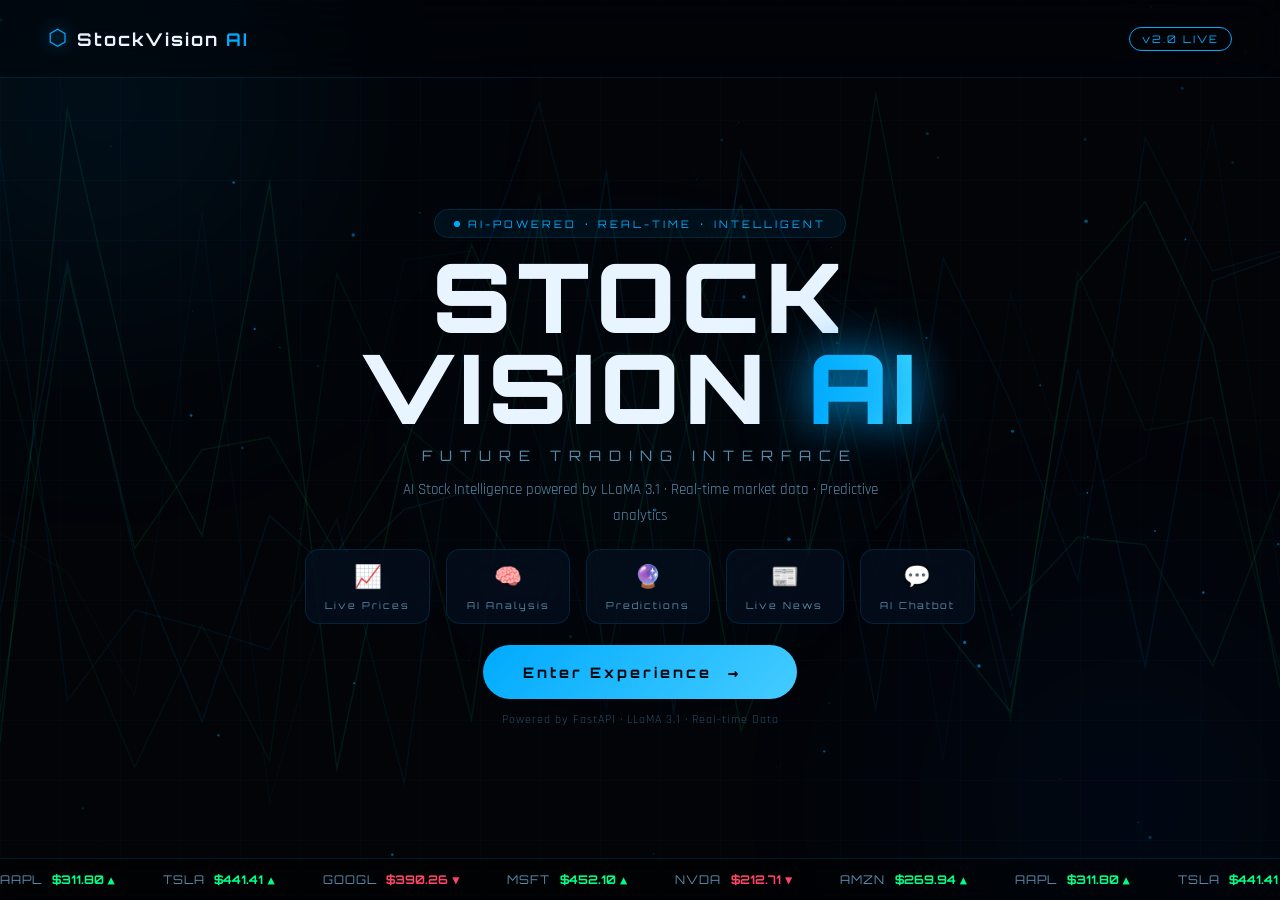
==== frontend/index.html @ 1f74efd8 "sdsf" ====
<!DOCTYPE html>
<html lang="en">
<head>
  <meta charset="UTF-8" />
  <meta name="viewport" content="width=device-width, initial-scale=1.0"/>
  <title>StockVision AI</title>
  <link rel="stylesheet" href="style.css" />
  <link href="https://fonts.googleapis.com/css2?family=Orbitron:wght@400;700;900&family=Rajdhani:wght@300;400;600&display=swap" rel="stylesheet"/>
</head>
<body class="landing-body">

  <div class="bg-grid"></div>
  <div class="bg-glow glow-1"></div>
  <div class="bg-glow glow-2"></div>
  <div class="bg-glow glow-3"></div>
  <canvas id="particles"></canvas>

  <div class="landing-wrapper">

    <nav class="landing-nav fade-in-down">
      <div class="nav-logo">
        <span class="logo-icon">⬡</span>
        <span class="logo-text">StockVision <span class="logo-accent">AI</span></span>
      </div>
      <div class="nav-tag">v2.0 LIVE</div>
    </nav>

    <div class="hero-section">
      <div class="hero-badge fade-in" style="animation-delay:0.2s">
        <span class="badge-dot"></span>
        AI-POWERED · REAL-TIME · INTELLIGENT
      </div>

      <h1 class="hero-title fade-in" style="animation-delay:0.4s">
        <span class="title-line-1">STOCK</span>
        <span class="title-line-2">VISION <span class="title-glow">AI</span></span>
      </h1>

      <p class="hero-sub fade-in" style="animation-delay:0.6s">Future Trading Interface</p>

      <p class="hero-desc fade-in" style="animation-delay:0.8s">
        AI Stock Intelligence powered by LLaMA 3.1 · Real-time market data · Predictive analytics
      </p>

      <div class="feature-cards fade-in" style="animation-delay:1s">
        <div class="feat-card glass-card"><div class="feat-icon">📈</div><div class="feat-label">Live Prices</div></div>
        <div class="feat-card glass-card"><div class="feat-icon">🧠</div><div class="feat-label">AI Analysis</div></div>
        <div class="feat-card glass-card"><div class="feat-icon">🔮</div><div class="feat-label">Predictions</div></div>
        <div class="feat-card glass-card"><div class="feat-icon">📰</div><div class="feat-label">Live News</div></div>
        <div class="feat-card glass-card"><div class="feat-icon">💬</div><div class="feat-label">AI Chatbot</div></div>
      </div>

      <div class="cta-wrapper fade-in" style="animation-delay:1.2s">
        <button class="cta-btn" onclick="enterExperience()">
          <span class="cta-text">Enter Experience</span>
          <span class="cta-arrow">→</span>
          <div class="cta-glow"></div>
        </button>
        <p class="cta-sub">Powered by FastAPI · LLaMA 3.1 · Real-time Data</p>
      </div>
    </div>

    <div class="ticker-bar fade-in" style="animation-delay:1.4s">
      <div class="ticker-track">
        <span class="tick-item"><span class="tick-name">AAPL</span><span class="tick-price up">$311.80 ▲</span></span>
        <span class="tick-item"><span class="tick-name">TSLA</span><span class="tick-price up">$441.41 ▲</span></span>
        <span class="tick-item"><span class="tick-name">GOOGL</span><span class="tick-price down">$390.26 ▼</span></span>
        <span class="tick-item"><span class="tick-name">MSFT</span><span class="tick-price up">$452.10 ▲</span></span>
        <span class="tick-item"><span class="tick-name">NVDA</span><span class="tick-price down">$212.71 ▼</span></span>
        <span class="tick-item"><span class="tick-name">AMZN</span><span class="tick-price up">$269.94 ▲</span></span>
        <span class="tick-item"><span class="tick-name">AAPL</span><span class="tick-price up">$311.80 ▲</span></span>
        <span class="tick-item"><span class="tick-name">TSLA</span><span class="tick-price up">$441.41 ▲</span></span>
      </div>
    </div>

  </div>

  <script src="script.js"></script>
</body>
</html>
---- frontend/style.css ----
:root {
  --blue:        #00aaff;
  --blue-dim:    #0066cc;
  --blue-glow:   rgba(0, 170, 255, 0.25);
  --blue-soft:   rgba(0, 170, 255, 0.08);
  --dark:        #020408;
  --dark-2:      #060c14;
  --dark-3:      #0a1628;
  --glass-bg:    rgba(6, 18, 36, 0.6);
  --glass-border:rgba(0, 170, 255, 0.15);
  --glass-hover: rgba(0, 170, 255, 0.22);
  --text-primary:#e8f4ff;
  --text-muted:  #5a8aaa;
  --text-dim:    #2a4a66;
  --up:          #00ff88;
  --down:        #ff4466;
  --font-display:'Orbitron', monospace;
  --font-body:   'Rajdhani', sans-serif;
  --radius:      14px;
  --radius-sm:   8px;
}

*, *::before, *::after { box-sizing: border-box; margin: 0; padding: 0; }
html { scroll-behavior: smooth; }
body { font-family: var(--font-body); background: var(--dark); color: var(--text-primary); min-height: 100vh; overflow-x: hidden; }

.bg-grid { position: fixed; inset: 0; z-index: 0; background-image: linear-gradient(rgba(0,170,255,0.03) 1px, transparent 1px), linear-gradient(90deg, rgba(0,170,255,0.03) 1px, transparent 1px); background-size: 60px 60px; pointer-events: none; }

.bg-glow { position: fixed; border-radius: 50%; filter: blur(120px); pointer-events: none; z-index: 0; }
.glow-1 { width: 600px; height: 600px; background: radial-gradient(circle, rgba(0,170,255,0.12), transparent 70%); top: -200px; left: -200px; animation: driftA 12s ease-in-out infinite alternate; }
.glow-2 { width: 500px; height: 500px; background: radial-gradient(circle, rgba(0,100,255,0.1), transparent 70%); bottom: -150px; right: -100px; animation: driftB 15s ease-in-out infinite alternate; }
.glow-3 { width: 300px; height: 300px; background: radial-gradient(circle, rgba(0,200,255,0.08), transparent 70%); top: 50%; left: 50%; transform: translate(-50%,-50%); animation: pulse 6s ease-in-out infinite; }

@keyframes driftA { from { transform: translate(0,0); } to { transform: translate(60px, 40px); } }
@keyframes driftB { from { transform: translate(0,0); } to { transform: translate(-40px, -60px); } }
@keyframes pulse { 0%,100% { opacity: 0.5; transform: translate(-50%,-50%) scale(1); } 50% { opacity: 1; transform: translate(-50%,-50%) scale(1.2); } }
@keyframes fadeIn { from { opacity: 0; transform: translateY(20px); } to { opacity: 1; transform: translateY(0); } }
@keyframes fadeInDown { from { opacity: 0; transform: translateY(-20px); } to { opacity: 1; transform: translateY(0); } }
@keyframes fadeInLeft { from { opacity: 0; transform: translateX(-30px); } to { opacity: 1; transform: translateX(0); } }
@keyframes fadeInRight { from { opacity: 0; transform: translateX(30px); } to { opacity: 1; transform: translateX(0); } }
@keyframes shimmer { 0% { background-position: -200% center; } 100% { background-position: 200% center; } }
@keyframes tickerScroll { from { transform: translateX(0); } to { transform: translateX(-50%); } }
@keyframes spin { from { transform: rotate(0deg); } to { transform: rotate(360deg); } }
@keyframes glowPulse { 0%,100% { box-shadow: 0 0 20px var(--blue-glow); } 50% { box-shadow: 0 0 40px rgba(0,170,255,0.5), 0 0 80px rgba(0,170,255,0.2); } }
@keyframes typingBounce { 0%,60%,100% { transform: translateY(0); opacity: 0.4; } 30% { transform: translateY(-6px); opacity: 1; } }
@keyframes float { 0%,100% { transform: translateY(0px); } 50% { transform: translateY(-10px); } }

.fade-in       { opacity: 0; animation: fadeIn 0.8s ease forwards; }
.fade-in-down  { opacity: 0; animation: fadeInDown 0.8s ease forwards; }
.fade-in-left  { opacity: 0; animation: fadeInLeft 0.8s ease forwards; }
.fade-in-right { opacity: 0; animation: fadeInRight 0.8s ease forwards; }

.glass-card  { background: var(--glass-bg); border: 1px solid var(--glass-border); border-radius: var(--radius); backdrop-filter: blur(20px); -webkit-backdrop-filter: blur(20px); transition: all 0.3s ease; }
.glass-panel { background: var(--glass-bg); border: 1px solid var(--glass-border); border-radius: var(--radius); backdrop-filter: blur(24px); -webkit-backdrop-filter: blur(24px); }

#particles { position: fixed; inset: 0; z-index: 0; pointer-events: none; }

/* ── LANDING ───────────────────────────────────────────────────────────── */
.landing-body { overflow-x: hidden; }
.landing-wrapper { position: relative; z-index: 1; min-height: 100vh; display: flex; flex-direction: column; }

.landing-nav { display: flex; align-items: center; justify-content: space-between; padding: 1.5rem 3rem; border-bottom: 1px solid var(--glass-border); background: rgba(2,4,8,0.4); backdrop-filter: blur(20px); }
.nav-logo { display: flex; align-items: center; gap: 0.6rem; }
.logo-icon { font-size: 1.4rem; color: var(--blue); filter: drop-shadow(0 0 8px var(--blue)); animation: float 3s ease-in-out infinite; }
.logo-text { font-family: var(--font-display); font-size: 1.1rem; font-weight: 700; letter-spacing: 2px; }
.logo-accent { color: var(--blue); }
.nav-tag { font-family: var(--font-display); font-size: 0.65rem; color: var(--blue); border: 1px solid var(--blue); padding: 0.25rem 0.75rem; border-radius: 20px; letter-spacing: 2px; animation: glowPulse 3s ease-in-out infinite; }

.hero-section { flex: 1; display: flex; flex-direction: column; align-items: center; justify-content: center; text-align: center; padding: 1rem 2rem; gap: 0.8rem; }

.hero-badge { display: inline-flex; align-items: center; gap: 0.5rem; font-family: var(--font-display); font-size: 0.65rem; letter-spacing: 3px; color: var(--blue); border: 1px solid var(--glass-border); padding: 0.4rem 1.2rem; border-radius: 20px; background: var(--blue-soft); }
.badge-dot { width: 6px; height: 6px; border-radius: 50%; background: var(--blue); animation: pulse 2s ease-in-out infinite; }

.hero-title { font-family: var(--font-display); line-height: 0.95; font-weight: 900; }
.title-line-1 { display: block; font-size: clamp(2.5rem, 8vw, 6rem); color: var(--text-primary); letter-spacing: 6px; }
.title-line-2 { display: block; font-size: clamp(2.5rem, 8vw, 6rem); letter-spacing: 6px; color: var(--text-primary); }
.title-glow { color: var(--blue); text-shadow: 0 0 40px rgba(0,170,255,0.8), 0 0 80px rgba(0,170,255,0.4); background: linear-gradient(90deg, var(--blue), #44ddff, var(--blue)); background-size: 200% auto; -webkit-background-clip: text; -webkit-text-fill-color: transparent; animation: shimmer 3s linear infinite; }

.hero-sub { font-family: var(--font-display); font-size: 0.9rem; letter-spacing: 8px; color: var(--text-muted); text-transform: uppercase; }
.hero-desc { font-size: 0.95rem; color: var(--text-muted); max-width: 520px; line-height: 1.7; }

.feature-cards { display: flex; gap: 1rem; flex-wrap: wrap; justify-content: center; margin: 0.5rem 0; }
.feat-card { padding: 0.8rem 1.2rem; display: flex; flex-direction: column; align-items: center; gap: 0.4rem; cursor: default; transition: all 0.3s ease; animation: float 3s ease-in-out infinite; }
.feat-card:nth-child(2) { animation-delay: 0.3s; }
.feat-card:nth-child(3) { animation-delay: 0.6s; }
.feat-card:nth-child(4) { animation-delay: 0.9s; }
.feat-card:nth-child(5) { animation-delay: 1.2s; }
.feat-card:hover { border-color: var(--blue); box-shadow: 0 0 20px var(--blue-glow); transform: translateY(-10px) scale(1.06); }
.feat-icon { font-size: 1.4rem; }
.feat-label { font-family: var(--font-display); font-size: 0.6rem; letter-spacing: 2px; color: var(--text-muted); }

.cta-wrapper { display: flex; flex-direction: column; align-items: center; gap: 0.8rem; }
.cta-btn { position: relative; display: inline-flex; align-items: center; gap: 1rem; padding: 1rem 2.5rem; border: none; cursor: pointer; font-family: var(--font-display); font-size: 0.9rem; font-weight: 700; letter-spacing: 3px; color: var(--dark); background: linear-gradient(135deg, var(--blue), #44ccff); border-radius: 50px; overflow: hidden; transition: all 0.3s ease; animation: glowPulse 3s ease-in-out infinite; }
.cta-btn:hover { transform: scale(1.06) translateY(-3px); box-shadow: 0 10px 40px rgba(0,170,255,0.5); }
.cta-btn:hover .cta-arrow { transform: translateX(6px); }
.cta-text { position: relative; z-index: 1; }
.cta-arrow { position: relative; z-index: 1; transition: transform 0.3s ease; font-size: 1.1rem; }
.cta-sub { font-size: 0.75rem; color: var(--text-dim); letter-spacing: 1px; }

.ticker-bar { border-top: 1px solid var(--glass-border); background: rgba(0,0,0,0.4); backdrop-filter: blur(10px); padding: 0.8rem 0; overflow: hidden; }
.ticker-track { display: flex; gap: 3rem; white-space: nowrap; animation: tickerScroll 25s linear infinite; }
.tick-item { display: flex; align-items: center; gap: 0.6rem; }
.tick-name { font-family: var(--font-display); font-size: 0.75rem; color: var(--text-muted); letter-spacing: 1px; }
.tick-price { font-family: var(--font-display); font-size: 0.75rem; font-weight: 700; }
.up   { color: var(--up); }
.down { color: var(--down); }

/* ── DASHBOARD ─────────────────────────────────────────────────────────── */
.dashboard-body { overflow: hidden; height: 100vh; }

.dash-nav { display: flex; align-items: center; justify-content: space-between; padding: 0.8rem 1.5rem; background: rgba(2,4,8,0.8); border-bottom: 1px solid var(--glass-border); backdrop-filter: blur(20px); position: relative; z-index: 10; gap: 1rem; }
.nav-center { flex: 1; max-width: 500px; }
.search-wrapper { position: relative; display: flex; align-items: center; }
.search-wrapper input { width: 100%; padding: 0.65rem 1rem 0.65rem 1.2rem; background: var(--glass-bg); border: 1px solid var(--glass-border); border-radius: var(--radius-sm) 0 0 var(--radius-sm); color: var(--text-primary); font-family: var(--font-body); font-size: 0.95rem; outline: none; transition: border-color 0.3s ease; }
.search-wrapper input:focus { border-color: var(--blue); }
.search-wrapper input:focus + .floating-label,
.search-wrapper input:not(:placeholder-shown) + .floating-label { transform: translateY(-130%) scale(0.75); color: var(--blue); background: var(--dark); padding: 0 4px; }
.search-wrapper .floating-label { position: absolute; left: 1.2rem; top: 50%; transform: translateY(-50%); color: var(--text-muted); font-size: 0.85rem; pointer-events: none; transition: all 0.25s ease; transform-origin: left center; white-space: nowrap; }
.search-btn { padding: 0.65rem 1.2rem; background: linear-gradient(135deg, var(--blue), var(--blue-dim)); border: none; border-radius: 0 var(--radius-sm) var(--radius-sm) 0; color: var(--dark); font-family: var(--font-display); font-size: 0.7rem; font-weight: 700; letter-spacing: 2px; cursor: pointer; transition: all 0.2s ease; white-space: nowrap; }
.search-btn:hover { opacity: 0.85; }
.nav-right { display: flex; align-items: center; gap: 0.8rem; flex-shrink: 0; }
.status-dot { width: 8px; height: 8px; border-radius: 50%; background: var(--up); animation: pulse 2s ease-in-out infinite; box-shadow: 0 0 8px var(--up); }
.status-text { font-family: var(--font-display); font-size: 0.65rem; color: var(--up); letter-spacing: 2px; }
.back-btn { font-family: var(--font-display); font-size: 0.65rem; color: var(--text-muted); text-decoration: none; letter-spacing: 1px; border: 1px solid var(--glass-border); padding: 0.3rem 0.8rem; border-radius: 20px; transition: all 0.2s ease; white-space: nowrap; }
.back-btn:hover { color: var(--blue); border-color: var(--blue); }

.dash-layout { display: grid; grid-template-columns: 280px 1fr 260px; gap: 0.8rem; padding: 0.8rem; height: calc(100vh - 58px); position: relative; z-index: 1; overflow: hidden; }

.left-panel, .right-panel { padding: 0.8rem; display: flex; flex-direction: column; gap: 0.6rem; overflow-y: auto; overflow-x: hidden; }
.left-panel::-webkit-scrollbar, .right-panel::-webkit-scrollbar { width: 3px; }
.left-panel::-webkit-scrollbar-thumb, .right-panel::-webkit-scrollbar-thumb { background: var(--glass-border); border-radius: 2px; }

.panel-header { display: flex; align-items: center; gap: 0.5rem; padding-bottom: 0.6rem; border-bottom: 1px solid var(--glass-border); }
.panel-icon  { font-size: 1rem; }
.panel-title { font-family: var(--font-display); font-size: 0.7rem; font-weight: 700; letter-spacing: 2px; flex: 1; }
.panel-badge { font-family: var(--font-display); font-size: 0.55rem; letter-spacing: 2px; color: var(--blue); border: 1px solid var(--blue); padding: 0.15rem 0.5rem; border-radius: 10px; }

.chat-messages { flex: 1; overflow-y: auto; display: flex; flex-direction: column; gap: 0.6rem; padding-right: 0.3rem; min-height: 0; }
.chat-messages::-webkit-scrollbar { width: 2px; }
.chat-messages::-webkit-scrollbar-thumb { background: var(--glass-border); }
.chat-msg  { display: flex; gap: 0.5rem; align-items: flex-start; }
.bot-msg   { flex-direction: row; }
.user-msg  { flex-direction: row-reverse; }
.msg-avatar { width: 26px; height: 26px; border-radius: 50%; background: var(--blue-soft); border: 1px solid var(--glass-border); display: flex; align-items: center; justify-content: center; font-size: 0.7rem; flex-shrink: 0; color: var(--blue); }
.msg-bubble { padding: 0.5rem 0.8rem; border-radius: var(--radius-sm); font-size: 0.8rem; line-height: 1.5; max-width: 85%; }
.bot-msg  .msg-bubble { background: var(--blue-soft); border: 1px solid var(--glass-border); }
.user-msg .msg-bubble { background: rgba(0,170,255,0.15); border: 1px solid rgba(0,170,255,0.3); }

.chat-input-area { display: flex; gap: 0.4rem; }
.float-input-wrap { position: relative; flex: 1; }
.float-input-wrap input { width: 100%; padding: 0.6rem 0.8rem; background: var(--glass-bg); border: 1px solid var(--glass-border); border-radius: var(--radius-sm); color: var(--text-primary); font-family: var(--font-body); font-size: 0.82rem; outline: none; transition: border-color 0.3s ease; }
.float-input-wrap input:focus { border-color: var(--blue); }
.float-input-wrap input:focus + .floating-label,
.float-input-wrap input:not(:placeholder-shown) + .floating-label { transform: translateY(-140%) scale(0.7); color: var(--blue); background: var(--dark-2); padding: 0 4px; }
.float-input-wrap .floating-label { position: absolute; left: 0.8rem; top: 50%; transform: translateY(-50%); color: var(--text-muted); font-size: 0.78rem; pointer-events: none; transition: all 0.25s ease; transform-origin: left center; }
.send-btn { width: 34px; height: 34px; border: none; border-radius: var(--radius-sm); background: linear-gradient(135deg, var(--blue), var(--blue-dim)); color: var(--dark); cursor: pointer; font-size: 0.8rem; transition: all 0.2s ease; flex-shrink: 0; }
.send-btn:hover { transform: scale(1.1); }

.quick-prompts { display: flex; flex-wrap: wrap; gap: 0.35rem; }
.prompt-chip { font-family: var(--font-display); font-size: 0.5rem; letter-spacing: 1px; padding: 0.25rem 0.6rem; border-radius: 20px; cursor: pointer; background: var(--blue-soft); border: 1px solid var(--glass-border); color: var(--text-muted); transition: all 0.2s ease; }
.prompt-chip:hover { border-color: var(--blue); color: var(--blue); }

.center-panel { display: flex; flex-direction: column; gap: 0.8rem; overflow-y: auto; overflow-x: hidden; min-height: 0; }
.center-panel::-webkit-scrollbar { width: 3px; }
.center-panel::-webkit-scrollbar-thumb { background: var(--glass-border); }

.stocks-row { display: grid; grid-template-columns: repeat(4, 1fr); gap: 0.6rem; flex-shrink: 0; }
.stock-card { padding: 0.8rem; cursor: pointer; position: relative; overflow: hidden; transition: all 0.3s ease; }
.stock-card:hover { border-color: rgba(0,170,255,0.4); box-shadow: 0 8px 32px var(--blue-glow); transform: translateY(-4px); }
.stock-card-top { display: flex; flex-direction: column; gap: 0.1rem; margin-bottom: 0.4rem; }
.stock-name    { font-family: var(--font-display); font-size: 0.85rem; font-weight: 700; color: var(--blue); }
.stock-company { font-size: 0.65rem; color: var(--text-muted); }
.stock-price   { font-family: var(--font-display); font-size: 1.1rem; font-weight: 700; margin-bottom: 0.15rem; }
.stock-change  { font-size: 0.7rem; margin-bottom: 0.4rem; }
.stock-bar { height: 2px; background: var(--dark-3); border-radius: 2px; overflow: hidden; }
.stock-bar-fill { height: 100%; width: 0%; border-radius: 2px; background: var(--blue); transition: width 1s ease; }

.analysis-area { flex: 1; min-height: 0; }
.analysis-placeholder { height: 100%; min-height: 160px; display: flex; flex-direction: column; align-items: center; justify-content: center; gap: 0.8rem; }
.placeholder-icon { font-size: 2rem; opacity: 0.3; }
.placeholder-text { color: var(--text-dim); font-size: 0.82rem; text-align: center; padding: 0 1rem; }
.analysis-content { padding: 1rem; height: 100%; }
.analysis-header { display: flex; align-items: center; justify-content: space-between; margin-bottom: 0.8rem; }
.analysis-ticker  { font-family: var(--font-display); font-size: 1.3rem; font-weight: 900; color: var(--blue); }
.analysis-company { font-size: 0.82rem; color: var(--text-muted); }
.rec-badge { font-family: var(--font-display); font-size: 0.75rem; font-weight: 700; padding: 0.35rem 1rem; border-radius: 20px; letter-spacing: 2px; }
.rec-BUY  { background: rgba(0,255,136,0.15); color: var(--up);   border: 1px solid var(--up); }
.rec-SELL { background: rgba(255,68,102,0.15); color: var(--down); border: 1px solid var(--down); }
.rec-HOLD { background: rgba(0,170,255,0.15);  color: var(--blue); border: 1px solid var(--blue); }
.analysis-stats { display: grid; grid-template-columns: repeat(3, 1fr); gap: 0.6rem; margin-bottom: 0.8rem; }
.stat-item { background: var(--blue-soft); border: 1px solid var(--glass-border); border-radius: var(--radius-sm); padding: 0.6rem; text-align: center; }
.stat-label { font-size: 0.6rem; color: var(--text-muted); letter-spacing: 1px; margin-bottom: 0.25rem; }
.stat-value { font-family: var(--font-display); font-size: 0.9rem; font-weight: 700; }
.ai-analysis-text { font-size: 0.78rem; line-height: 1.6; color: var(--text-muted); max-height: 100px; overflow-y: auto; padding: 0.7rem; background: var(--blue-soft); border: 1px solid var(--glass-border); border-radius: var(--radius-sm); }

.prediction-area { padding: 0.8rem; flex-shrink: 0; }
.pred-chart { display: flex; align-items: flex-end; gap: 5px; height: 70px; margin-top: 0.6rem; }
.pred-bar-wrap { flex: 1; display: flex; flex-direction: column; align-items: center; gap: 3px; }
.pred-bar { width: 100%; border-radius: 4px 4px 0 0; background: linear-gradient(to top, var(--blue-dim), var(--blue)); min-height: 8px; transition: height 0.8s ease; cursor: pointer; }
.pred-bar:hover { opacity: 0.8; }
.pred-bar-label { font-family: var(--font-display); font-size: 0.45rem; color: var(--text-muted); }
.pred-price     { font-family: var(--font-display); font-size: 0.5rem; color: var(--blue); }

.insight-block { display: flex; flex-direction: column; gap: 0.4rem; }
.insight-title { font-family: var(--font-display); font-size: 0.6rem; letter-spacing: 2px; color: var(--text-muted); }
.insight-empty { font-size: 0.78rem; color: var(--text-dim); }
.divider { height: 1px; background: var(--glass-border); }
.indicator-row { display: flex; justify-content: space-between; align-items: center; padding: 0.4rem 0.6rem; background: var(--blue-soft); border: 1px solid var(--glass-border); border-radius: var(--radius-sm); }
.ind-name  { font-family: var(--font-display); font-size: 0.6rem; color: var(--text-muted); letter-spacing: 1px; }
.ind-value { font-family: var(--font-display); font-size: 0.75rem; font-weight: 700; }
.ind-signal { font-size: 0.6rem; }
.bullish { color: var(--up); }
.bearish { color: var(--down); }
.neutral { color: var(--blue); }
.sentiment-pill { display: inline-flex; align-items: center; gap: 0.4rem; padding: 0.35rem 0.8rem; border-radius: 20px; font-family: var(--font-display); font-size: 0.65rem; font-weight: 700; }
.sent-positive { background: rgba(0,255,136,0.12); color: var(--up);   border: 1px solid var(--up); }
.sent-negative { background: rgba(255,68,102,0.12); color: var(--down); border: 1px solid var(--down); }
.sent-neutral  { background: rgba(0,170,255,0.12);  color: var(--blue); border: 1px solid var(--blue); }
.news-item { padding: 0.5rem; background: var(--blue-soft); border: 1px solid var(--glass-border); border-radius: var(--radius-sm); transition: border-color 0.2s ease; }
.news-item:hover { border-color: var(--blue); }
.news-title { font-size: 0.72rem; line-height: 1.4; margin-bottom: 0.25rem; }
.news-meta  { font-size: 0.62rem; color: var(--text-dim); }
.news-link  { color: var(--blue); text-decoration: none; font-family: var(--font-display); font-size: 0.55rem; letter-spacing: 1px; }
.news-link:hover { text-decoration: underline; }

.loading-overlay { position: fixed; inset: 0; z-index: 100; background: rgba(2,4,8,0.8); backdrop-filter: blur(10px); display: none; flex-direction: column; align-items: center; justify-content: center; gap: 1.5rem; }
.loading-overlay.active { display: flex; }
.loader-ring { width: 60px; height: 60px; border: 3px solid var(--glass-border); border-top-color: var(--blue); border-radius: 50%; animation: spin 1s linear infinite; box-shadow: 0 0 20px var(--blue-glow); }
.loader-text { font-family: var(--font-display); font-size: 0.75rem; letter-spacing: 4px; color: var(--blue); }

.tilt-card { transform-style: preserve-3d; }
.error-msg { color: var(--down); font-size: 0.8rem; padding: 0.6rem; background: rgba(255,68,102,0.1); border: 1px solid rgba(255,68,102,0.3); border-radius: var(--radius-sm); }
.typing-dots { display: flex; gap: 4px; padding: 0.3rem 0; }
.typing-dots span { width: 5px; height: 5px; border-radius: 50%; background: var(--blue); animation: typingBounce 1.2s ease-in-out infinite; }
.typing-dots span:nth-child(2) { animation-delay: 0.2s; }
.typing-dots span:nth-child(3) { animation-delay: 0.4s; }

/* ── RESPONSIVE ────────────────────────────────────────────────────────── */
@media (max-width: 1200px) {
  .dash-layout { grid-template-columns: 260px 1fr 240px; }
}
@media (max-width: 900px) {
  .dash-layout { grid-template-columns: 1fr; overflow-y: auto; height: auto; }
  .dashboard-body { overflow-y: auto; height: auto; }
  .left-panel, .right-panel { max-height: 350px; }
  .stocks-row { grid-template-columns: repeat(2, 1fr); }
  .dash-nav { flex-wrap: wrap; gap: 0.5rem; }
  .nav-center { order: 3; width: 100%; max-width: 100%; }
}
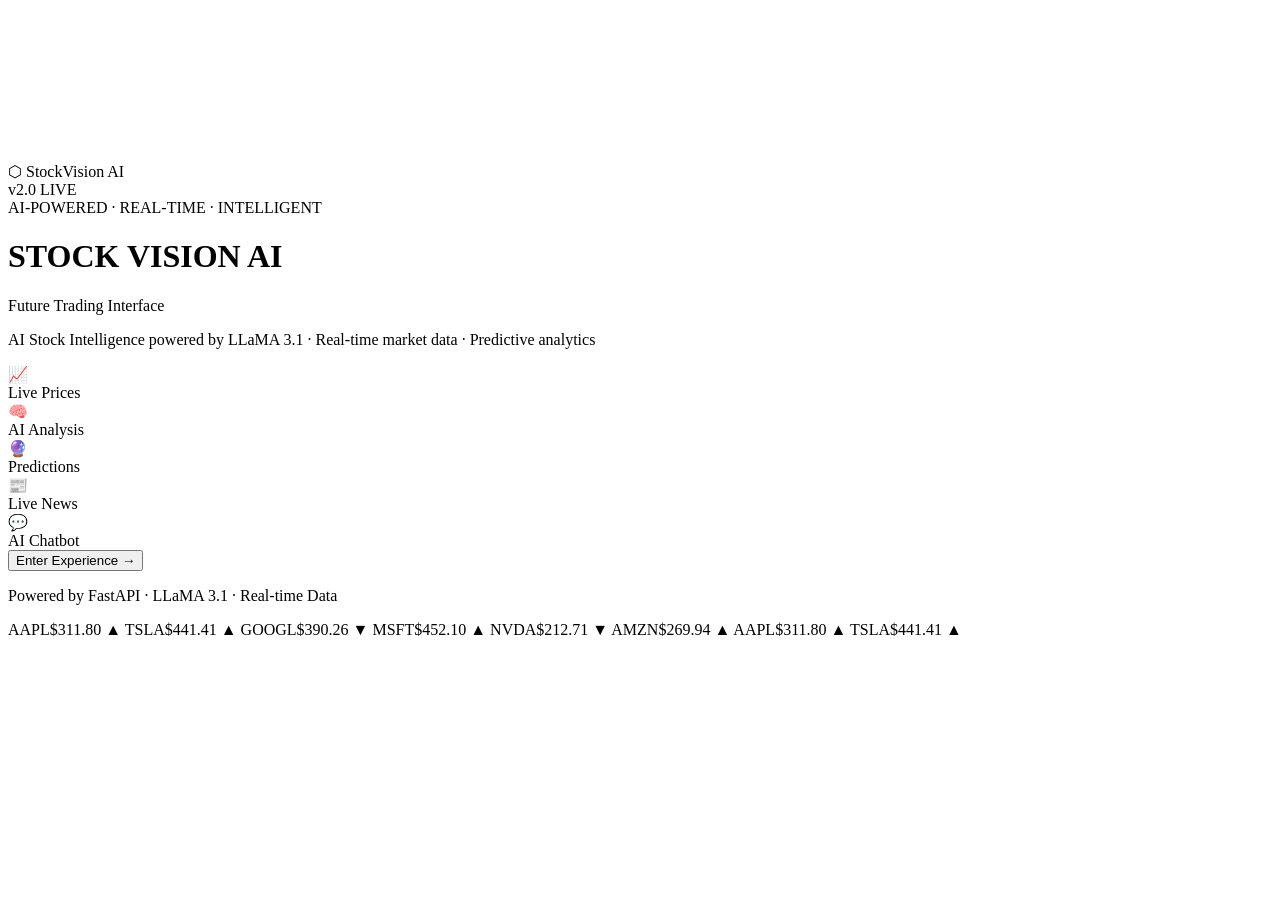
==== commit ed5243b2: "add gitignore and fix api key" ====
--- a/frontend/index.html
+++ b/frontend/index.html
@@ -4,7 +4,7 @@
   <meta charset="UTF-8" />
   <meta name="viewport" content="width=device-width, initial-scale=1.0"/>
   <title>StockVision AI</title>
-  <link rel="stylesheet" href="style.css" />
+<link rel="stylesheet" href="/static/style.css" />
   <link href="https://fonts.googleapis.com/css2?family=Orbitron:wght@400;700;900&family=Rajdhani:wght@300;400;600&display=swap" rel="stylesheet"/>
 </head>
 <body class="landing-body">
@@ -75,6 +75,6 @@
 
   </div>
 
-  <script src="script.js"></script>
+<script src="/static/script.js"></script>
 </body>
 </html>
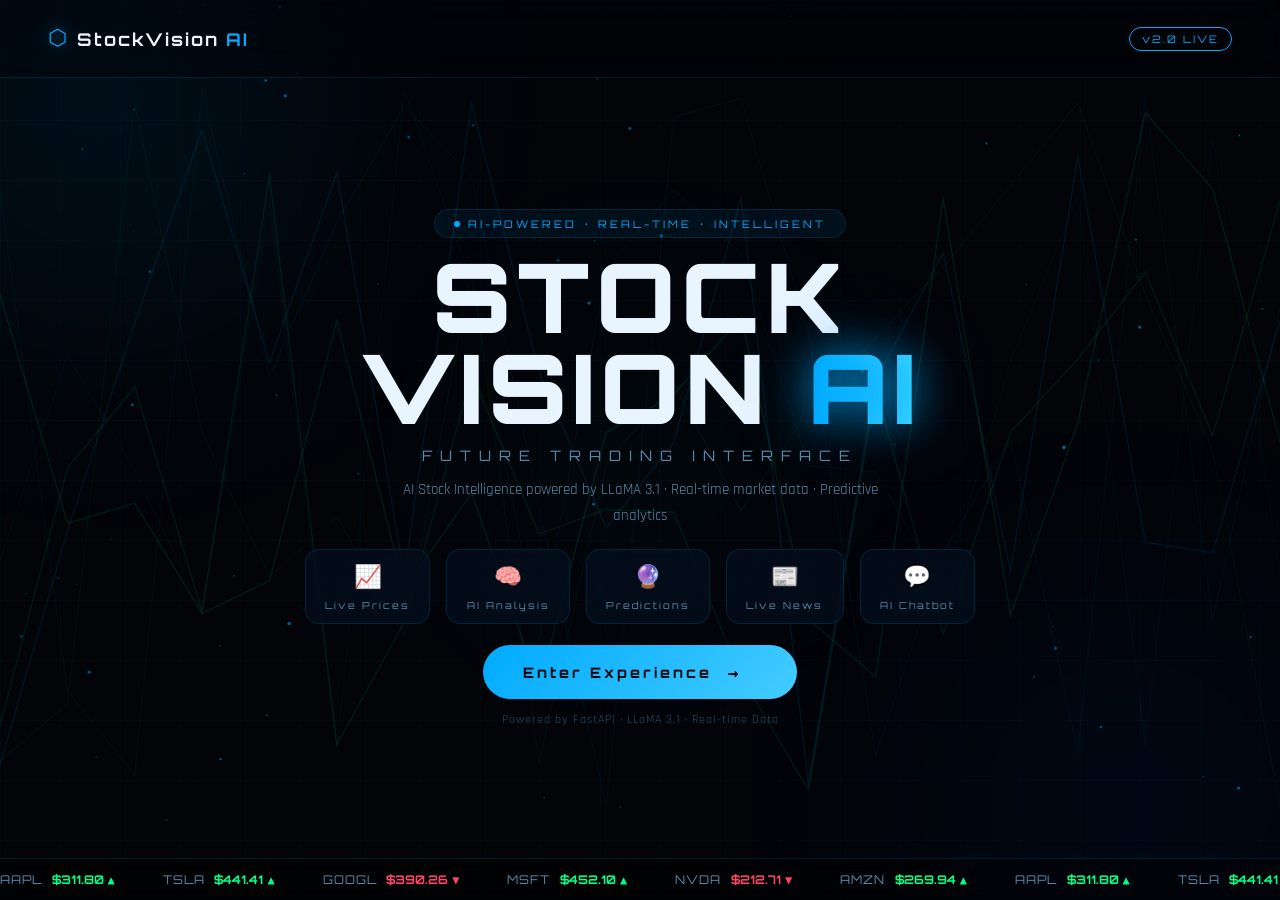
==== commit 8bf59371: "new changes" ====
--- a/frontend/index.html
+++ b/frontend/index.html
@@ -4,7 +4,8 @@
   <meta charset="UTF-8" />
   <meta name="viewport" content="width=device-width, initial-scale=1.0"/>
   <title>StockVision AI</title>
-<link rel="stylesheet" href="/static/style.css" />
+<link rel="stylesheet" href="style.css" />
+  <script src="config.js"></script>
   <link href="https://fonts.googleapis.com/css2?family=Orbitron:wght@400;700;900&family=Rajdhani:wght@300;400;600&display=swap" rel="stylesheet"/>
 </head>
 <body class="landing-body">
@@ -75,6 +76,6 @@
 
   </div>
 
-<script src="/static/script.js"></script>
+<script src="script.js"></script>
 </body>
 </html>
--- a/frontend/style.css
+++ b/frontend/style.css
@@ -0,0 +1,290 @@
+:root {
+  --blue:        #00aaff;
+  --blue-dim:    #0066cc;
+  --blue-glow:   rgba(0, 170, 255, 0.25);
+  --blue-soft:   rgba(0, 170, 255, 0.08);
+  --dark:        #020408;
+  --dark-2:      #060c14;
+  --dark-3:      #0a1628;
+  --glass-bg:    rgba(6, 18, 36, 0.6);
+  --glass-border:rgba(0, 170, 255, 0.15);
+  --glass-hover: rgba(0, 170, 255, 0.22);
+  --text-primary:#e8f4ff;
+  --text-muted:  #5a8aaa;
+  --text-dim:    #2a4a66;
+  --up:          #00ff88;
+  --down:        #ff4466;
+  --font-display:'Orbitron', monospace;
+  --font-body:   'Rajdhani', sans-serif;
+  --radius:      14px;
+  --radius-sm:   8px;
+}
+
+*, *::before, *::after { box-sizing: border-box; margin: 0; padding: 0; }
+html { scroll-behavior: smooth; }
+body { font-family: var(--font-body); background: var(--dark); color: var(--text-primary); min-height: 100vh; overflow-x: hidden; }
+
+.bg-grid { position: fixed; inset: 0; z-index: 0; background-image: linear-gradient(rgba(0,170,255,0.03) 1px, transparent 1px), linear-gradient(90deg, rgba(0,170,255,0.03) 1px, transparent 1px); background-size: 60px 60px; pointer-events: none; }
+
+.bg-glow { position: fixed; border-radius: 50%; filter: blur(120px); pointer-events: none; z-index: 0; }
+.glow-1 { width: 600px; height: 600px; background: radial-gradient(circle, rgba(0,170,255,0.12), transparent 70%); top: -200px; left: -200px; animation: driftA 12s ease-in-out infinite alternate; }
+.glow-2 { width: 500px; height: 500px; background: radial-gradient(circle, rgba(0,100,255,0.1), transparent 70%); bottom: -150px; right: -100px; animation: driftB 15s ease-in-out infinite alternate; }
+.glow-3 { width: 300px; height: 300px; background: radial-gradient(circle, rgba(0,200,255,0.08), transparent 70%); top: 50%; left: 50%; transform: translate(-50%,-50%); animation: pulse 6s ease-in-out infinite; }
+
+@keyframes driftA { from { transform: translate(0,0); } to { transform: translate(60px, 40px); } }
+@keyframes driftB { from { transform: translate(0,0); } to { transform: translate(-40px, -60px); } }
+@keyframes pulse { 0%,100% { opacity: 0.5; transform: translate(-50%,-50%) scale(1); } 50% { opacity: 1; transform: translate(-50%,-50%) scale(1.2); } }
+@keyframes fadeIn { from { opacity: 0; transform: translateY(20px); } to { opacity: 1; transform: translateY(0); } }
+@keyframes fadeInDown { from { opacity: 0; transform: translateY(-20px); } to { opacity: 1; transform: translateY(0); } }
+@keyframes fadeInLeft { from { opacity: 0; transform: translateX(-30px); } to { opacity: 1; transform: translateX(0); } }
+@keyframes fadeInRight { from { opacity: 0; transform: translateX(30px); } to { opacity: 1; transform: translateX(0); } }
+@keyframes shimmer { 0% { background-position: -200% center; } 100% { background-position: 200% center; } }
+@keyframes tickerScroll { from { transform: translateX(0); } to { transform: translateX(-50%); } }
+@keyframes spin { from { transform: rotate(0deg); } to { transform: rotate(360deg); } }
+@keyframes glowPulse { 0%,100% { box-shadow: 0 0 20px var(--blue-glow); } 50% { box-shadow: 0 0 40px rgba(0,170,255,0.5), 0 0 80px rgba(0,170,255,0.2); } }
+@keyframes typingBounce { 0%,60%,100% { transform: translateY(0); opacity: 0.4; } 30% { transform: translateY(-6px); opacity: 1; } }
+@keyframes float { 0%,100% { transform: translateY(0px); } 50% { transform: translateY(-10px); } }
+
+.fade-in       { opacity: 0; animation: fadeIn 0.8s ease forwards; }
+.fade-in-down  { opacity: 0; animation: fadeInDown 0.8s ease forwards; }
+.fade-in-left  { opacity: 0; animation: fadeInLeft 0.8s ease forwards; }
+.fade-in-right { opacity: 0; animation: fadeInRight 0.8s ease forwards; }
+
+.glass-card  { background: var(--glass-bg); border: 1px solid var(--glass-border); border-radius: var(--radius); backdrop-filter: blur(20px); -webkit-backdrop-filter: blur(20px); transition: all 0.3s ease; }
+.glass-panel { background: var(--glass-bg); border: 1px solid var(--glass-border); border-radius: var(--radius); backdrop-filter: blur(24px); -webkit-backdrop-filter: blur(24px); }
+
+#particles { position: fixed; inset: 0; z-index: 0; pointer-events: none; }
+
+/* ── LANDING ───────────────────────────────────────────────────────────── */
+.landing-body { overflow-x: hidden; }
+.landing-wrapper { position: relative; z-index: 1; min-height: 100vh; display: flex; flex-direction: column; }
+
+.landing-nav { display: flex; align-items: center; justify-content: space-between; padding: 1.5rem 3rem; border-bottom: 1px solid var(--glass-border); background: rgba(2,4,8,0.4); backdrop-filter: blur(20px); }
+.nav-logo { display: flex; align-items: center; gap: 0.6rem; }
+.logo-icon { font-size: 1.4rem; color: var(--blue); filter: drop-shadow(0 0 8px var(--blue)); animation: float 3s ease-in-out infinite; }
+.logo-text { font-family: var(--font-display); font-size: 1.1rem; font-weight: 700; letter-spacing: 2px; }
+.logo-accent { color: var(--blue); }
+.nav-tag { font-family: var(--font-display); font-size: 0.65rem; color: var(--blue); border: 1px solid var(--blue); padding: 0.25rem 0.75rem; border-radius: 20px; letter-spacing: 2px; animation: glowPulse 3s ease-in-out infinite; }
+
+.hero-section { flex: 1; display: flex; flex-direction: column; align-items: center; justify-content: center; text-align: center; padding: 1rem 2rem; gap: 0.8rem; }
+
+.hero-badge { display: inline-flex; align-items: center; gap: 0.5rem; font-family: var(--font-display); font-size: 0.65rem; letter-spacing: 3px; color: var(--blue); border: 1px solid var(--glass-border); padding: 0.4rem 1.2rem; border-radius: 20px; background: var(--blue-soft); }
+.badge-dot { width: 6px; height: 6px; border-radius: 50%; background: var(--blue); animation: pulse 2s ease-in-out infinite; }
+
+.hero-title { font-family: var(--font-display); line-height: 0.95; font-weight: 900; }
+.title-line-1 { display: block; font-size: clamp(2.5rem, 8vw, 6rem); color: var(--text-primary); letter-spacing: 6px; }
+.title-line-2 { display: block; font-size: clamp(2.5rem, 8vw, 6rem); letter-spacing: 6px; color: var(--text-primary); }
+.title-glow { color: var(--blue); text-shadow: 0 0 40px rgba(0,170,255,0.8), 0 0 80px rgba(0,170,255,0.4); background: linear-gradient(90deg, var(--blue), #44ddff, var(--blue)); background-size: 200% auto; -webkit-background-clip: text; -webkit-text-fill-color: transparent; animation: shimmer 3s linear infinite; }
+
+.hero-sub { font-family: var(--font-display); font-size: 0.9rem; letter-spacing: 8px; color: var(--text-muted); text-transform: uppercase; }
+.hero-desc { font-size: 0.95rem; color: var(--text-muted); max-width: 520px; line-height: 1.7; }
+
+.feature-cards { display: flex; gap: 1rem; flex-wrap: wrap; justify-content: center; margin: 0.5rem 0; }
+.feat-card { padding: 0.8rem 1.2rem; display: flex; flex-direction: column; align-items: center; gap: 0.4rem; cursor: default; transition: all 0.3s ease; animation: float 3s ease-in-out infinite; }
+.feat-card:nth-child(2) { animation-delay: 0.3s; }
+.feat-card:nth-child(3) { animation-delay: 0.6s; }
+.feat-card:nth-child(4) { animation-delay: 0.9s; }
+.feat-card:nth-child(5) { animation-delay: 1.2s; }
+.feat-card:hover { border-color: var(--blue); box-shadow: 0 0 20px var(--blue-glow); transform: translateY(-10px) scale(1.06); }
+.feat-icon { font-size: 1.4rem; }
+.feat-label { font-family: var(--font-display); font-size: 0.6rem; letter-spacing: 2px; color: var(--text-muted); }
+
+.cta-wrapper { display: flex; flex-direction: column; align-items: center; gap: 0.8rem; }
+.cta-btn { position: relative; display: inline-flex; align-items: center; gap: 1rem; padding: 1rem 2.5rem; border: none; cursor: pointer; font-family: var(--font-display); font-size: 0.9rem; font-weight: 700; letter-spacing: 3px; color: var(--dark); background: linear-gradient(135deg, var(--blue), #44ccff); border-radius: 50px; overflow: hidden; transition: all 0.3s ease; animation: glowPulse 3s ease-in-out infinite; }
+.cta-btn:hover { transform: scale(1.06) translateY(-3px); box-shadow: 0 10px 40px rgba(0,170,255,0.5); }
+.cta-btn:hover .cta-arrow { transform: translateX(6px); }
+.cta-text { position: relative; z-index: 1; }
+.cta-arrow { position: relative; z-index: 1; transition: transform 0.3s ease; font-size: 1.1rem; }
+.cta-sub { font-size: 0.75rem; color: var(--text-dim); letter-spacing: 1px; }
+
+.ticker-bar { border-top: 1px solid var(--glass-border); background: rgba(0,0,0,0.4); backdrop-filter: blur(10px); padding: 0.8rem 0; overflow: hidden; }
+.ticker-track { display: flex; gap: 3rem; white-space: nowrap; animation: tickerScroll 25s linear infinite; }
+.tick-item { display: flex; align-items: center; gap: 0.6rem; }
+.tick-name { font-family: var(--font-display); font-size: 0.75rem; color: var(--text-muted); letter-spacing: 1px; }
+.tick-price { font-family: var(--font-display); font-size: 0.75rem; font-weight: 700; }
+.up   { color: var(--up); }
+.down { color: var(--down); }
+
+/* ── DASHBOARD ─────────────────────────────────────────────────────────── */
+.dashboard-body { overflow: hidden; height: 100vh; }
+
+.dash-nav { display: flex; align-items: center; justify-content: space-between; padding: 0.8rem 1.5rem; background: rgba(2,4,8,0.8); border-bottom: 1px solid var(--glass-border); backdrop-filter: blur(20px); position: relative; z-index: 10; gap: 1rem; }
+.nav-center { flex: 1; max-width: 500px; }
+.search-wrapper { position: relative; display: flex; align-items: center; }
+.search-wrapper input { width: 100%; padding: 0.65rem 1rem 0.65rem 1.2rem; background: var(--glass-bg); border: 1px solid var(--glass-border); border-radius: var(--radius-sm) 0 0 var(--radius-sm); color: var(--text-primary); font-family: var(--font-body); font-size: 0.95rem; outline: none; transition: border-color 0.3s ease; }
+.search-wrapper input:focus { border-color: var(--blue); }
+.search-wrapper input:focus + .floating-label,
+.search-wrapper input:not(:placeholder-shown) + .floating-label { transform: translateY(-130%) scale(0.75); color: var(--blue); background: var(--dark); padding: 0 4px; }
+.search-wrapper .floating-label { position: absolute; left: 1.2rem; top: 50%; transform: translateY(-50%); color: var(--text-muted); font-size: 0.85rem; pointer-events: none; transition: all 0.25s ease; transform-origin: left center; white-space: nowrap; }
+.search-btn { padding: 0.65rem 1.2rem; background: linear-gradient(135deg, var(--blue), var(--blue-dim)); border: none; border-radius: 0 var(--radius-sm) var(--radius-sm) 0; color: var(--dark); font-family: var(--font-display); font-size: 0.7rem; font-weight: 700; letter-spacing: 2px; cursor: pointer; transition: all 0.2s ease; white-space: nowrap; }
+.search-btn:hover { opacity: 0.85; }
+.nav-right { display: flex; align-items: center; gap: 0.8rem; flex-shrink: 0; }
+.status-dot { width: 8px; height: 8px; border-radius: 50%; background: var(--up); animation: pulse 2s ease-in-out infinite; box-shadow: 0 0 8px var(--up); }
+.status-text { font-family: var(--font-display); font-size: 0.65rem; color: var(--up); letter-spacing: 2px; }
+.back-btn { font-family: var(--font-display); font-size: 0.65rem; color: var(--text-muted); text-decoration: none; letter-spacing: 1px; border: 1px solid var(--glass-border); padding: 0.3rem 0.8rem; border-radius: 20px; transition: all 0.2s ease; white-space: nowrap; }
+.back-btn:hover { color: var(--blue); border-color: var(--blue); }
+
+.dash-layout { display: grid; grid-template-columns: 280px 1fr 260px; gap: 0.8rem; padding: 0.8rem; height: calc(100vh - 58px); position: relative; z-index: 1; overflow: hidden; }
+
+.left-panel, .right-panel { padding: 0.8rem; display: flex; flex-direction: column; gap: 0.6rem; overflow-y: auto; overflow-x: hidden; }
+.left-panel::-webkit-scrollbar, .right-panel::-webkit-scrollbar { width: 3px; }
+.left-panel::-webkit-scrollbar-thumb, .right-panel::-webkit-scrollbar-thumb { background: var(--glass-border); border-radius: 2px; }
+
+.panel-header { display: flex; align-items: center; gap: 0.5rem; padding-bottom: 0.6rem; border-bottom: 1px solid var(--glass-border); }
+.panel-icon  { font-size: 1rem; }
+.panel-title { font-family: var(--font-display); font-size: 0.7rem; font-weight: 700; letter-spacing: 2px; flex: 1; }
+.panel-badge { font-family: var(--font-display); font-size: 0.55rem; letter-spacing: 2px; color: var(--blue); border: 1px solid var(--blue); padding: 0.15rem 0.5rem; border-radius: 10px; }
+
+.chat-messages { flex: 1; overflow-y: auto; display: flex; flex-direction: column; gap: 0.6rem; padding-right: 0.3rem; min-height: 0; }
+.chat-messages::-webkit-scrollbar { width: 2px; }
+.chat-messages::-webkit-scrollbar-thumb { background: var(--glass-border); }
+.chat-msg  { display: flex; gap: 0.5rem; align-items: flex-start; }
+.bot-msg   { flex-direction: row; }
+.user-msg  { flex-direction: row-reverse; }
+.msg-avatar { width: 26px; height: 26px; border-radius: 50%; background: var(--blue-soft); border: 1px solid var(--glass-border); display: flex; align-items: center; justify-content: center; font-size: 0.7rem; flex-shrink: 0; color: var(--blue); }
+.msg-bubble { padding: 0.5rem 0.8rem; border-radius: var(--radius-sm); font-size: 0.8rem; line-height: 1.5; max-width: 85%; }
+.bot-msg  .msg-bubble { background: var(--blue-soft); border: 1px solid var(--glass-border); }
+.user-msg .msg-bubble { background: rgba(0,170,255,0.15); border: 1px solid rgba(0,170,255,0.3); }
+
+.chat-input-area { display: flex; gap: 0.4rem; }
+.float-input-wrap { position: relative; flex: 1; }
+.float-input-wrap input { width: 100%; padding: 0.6rem 0.8rem; background: var(--glass-bg); border: 1px solid var(--glass-border); border-radius: var(--radius-sm); color: var(--text-primary); font-family: var(--font-body); font-size: 0.82rem; outline: none; transition: border-color 0.3s ease; }
+.float-input-wrap input:focus { border-color: var(--blue); }
+.float-input-wrap input:focus + .floating-label,
+.float-input-wrap input:not(:placeholder-shown) + .floating-label { transform: translateY(-140%) scale(0.7); color: var(--blue); background: var(--dark-2); padding: 0 4px; }
+.float-input-wrap .floating-label { position: absolute; left: 0.8rem; top: 50%; transform: translateY(-50%); color: var(--text-muted); font-size: 0.78rem; pointer-events: none; transition: all 0.25s ease; transform-origin: left center; }
+.send-btn { width: 34px; height: 34px; border: none; border-radius: var(--radius-sm); background: linear-gradient(135deg, var(--blue), var(--blue-dim)); color: var(--dark); cursor: pointer; font-size: 0.8rem; transition: all 0.2s ease; flex-shrink: 0; }
+.send-btn:hover { transform: scale(1.1); }
+
+.quick-prompts { display: flex; flex-wrap: wrap; gap: 0.35rem; }
+.prompt-chip { font-family: var(--font-display); font-size: 0.5rem; letter-spacing: 1px; padding: 0.25rem 0.6rem; border-radius: 20px; cursor: pointer; background: var(--blue-soft); border: 1px solid var(--glass-border); color: var(--text-muted); transition: all 0.2s ease; }
+.prompt-chip:hover { border-color: var(--blue); color: var(--blue); }
+
+.center-panel { display: flex; flex-direction: column; gap: 0.8rem; overflow-y: auto; overflow-x: hidden; min-height: 0; }
+.center-panel::-webkit-scrollbar { width: 3px; }
+.center-panel::-webkit-scrollbar-thumb { background: var(--glass-border); }
+
+.stocks-row { display: grid; grid-template-columns: repeat(4, 1fr); gap: 0.6rem; flex-shrink: 0; }
+.stock-card { padding: 0.8rem; cursor: pointer; position: relative; overflow: hidden; transition: all 0.3s ease; }
+.stock-card:hover { border-color: rgba(0,170,255,0.4); box-shadow: 0 8px 32px var(--blue-glow); transform: translateY(-4px); }
+.stock-card-top { display: flex; flex-direction: column; gap: 0.1rem; margin-bottom: 0.4rem; }
+.stock-name    { font-family: var(--font-display); font-size: 0.85rem; font-weight: 700; color: var(--blue); }
+.stock-company { font-size: 0.65rem; color: var(--text-muted); }
+.stock-price   { font-family: var(--font-display); font-size: 1.1rem; font-weight: 700; margin-bottom: 0.15rem; }
+.stock-change  { font-size: 0.7rem; margin-bottom: 0.4rem; }
+.stock-bar { height: 2px; background: var(--dark-3); border-radius: 2px; overflow: hidden; }
+.stock-bar-fill { height: 100%; width: 0%; border-radius: 2px; background: var(--blue); transition: width 1s ease; }
+
+.analysis-area { flex: 1; min-height: 0; }
+.analysis-placeholder { height: 100%; min-height: 160px; display: flex; flex-direction: column; align-items: center; justify-content: center; gap: 0.8rem; }
+.placeholder-icon { font-size: 2rem; opacity: 0.3; }
+.placeholder-text { color: var(--text-dim); font-size: 0.82rem; text-align: center; padding: 0 1rem; }
+.analysis-content { padding: 1rem; height: 100%; }
+.analysis-header { display: flex; align-items: center; justify-content: space-between; margin-bottom: 0.8rem; }
+.analysis-ticker  { font-family: var(--font-display); font-size: 1.3rem; font-weight: 900; color: var(--blue); }
+.analysis-company { font-size: 0.82rem; color: var(--text-muted); }
+.rec-badge { font-family: var(--font-display); font-size: 0.75rem; font-weight: 700; padding: 0.35rem 1rem; border-radius: 20px; letter-spacing: 2px; }
+.rec-BUY  { background: rgba(0,255,136,0.15); color: var(--up);   border: 1px solid var(--up); }
+.rec-SELL { background: rgba(255,68,102,0.15); color: var(--down); border: 1px solid var(--down); }
+.rec-HOLD { background: rgba(0,170,255,0.15);  color: var(--blue); border: 1px solid var(--blue); }
+.analysis-stats { display: grid; grid-template-columns: repeat(3, 1fr); gap: 0.6rem; margin-bottom: 0.8rem; }
+.stat-item { background: var(--blue-soft); border: 1px solid var(--glass-border); border-radius: var(--radius-sm); padding: 0.6rem; text-align: center; }
+.stat-label { font-size: 0.6rem; color: var(--text-muted); letter-spacing: 1px; margin-bottom: 0.25rem; }
+.stat-value { font-family: var(--font-display); font-size: 0.9rem; font-weight: 700; }
+.ai-analysis-text { font-size: 0.78rem; line-height: 1.6; color: var(--text-muted); max-height: 100px; overflow-y: auto; padding: 0.7rem; background: var(--blue-soft); border: 1px solid var(--glass-border); border-radius: var(--radius-sm); }
+
+.prediction-area { padding: 0.8rem; flex-shrink: 0; }
+.pred-chart { display: flex; align-items: flex-end; gap: 5px; height: 70px; margin-top: 0.6rem; }
+.pred-bar-wrap { flex: 1; display: flex; flex-direction: column; align-items: center; gap: 3px; }
+.pred-bar { width: 100%; border-radius: 4px 4px 0 0; background: linear-gradient(to top, var(--blue-dim), var(--blue)); min-height: 8px; transition: height 0.8s ease; cursor: pointer; }
+.pred-bar:hover { opacity: 0.8; }
+.pred-bar-label { font-family: var(--font-display); font-size: 0.45rem; color: var(--text-muted); }
+.pred-price     { font-family: var(--font-display); font-size: 0.5rem; color: var(--blue); }
+
+.insight-block { display: flex; flex-direction: column; gap: 0.4rem; }
+.insight-title { font-family: var(--font-display); font-size: 0.6rem; letter-spacing: 2px; color: var(--text-muted); }
+.insight-empty { font-size: 0.78rem; color: var(--text-dim); }
+.divider { height: 1px; background: var(--glass-border); }
+.indicator-row { display: flex; justify-content: space-between; align-items: center; padding: 0.4rem 0.6rem; background: var(--blue-soft); border: 1px solid var(--glass-border); border-radius: var(--radius-sm); }
+.ind-name  { font-family: var(--font-display); font-size: 0.6rem; color: var(--text-muted); letter-spacing: 1px; }
+.ind-value { font-family: var(--font-display); font-size: 0.75rem; font-weight: 700; }
+.ind-signal { font-size: 0.6rem; }
+.bullish { color: var(--up); }
+.bearish { color: var(--down); }
+.neutral { color: var(--blue); }
+.sentiment-pill { display: inline-flex; align-items: center; gap: 0.4rem; padding: 0.35rem 0.8rem; border-radius: 20px; font-family: var(--font-display); font-size: 0.65rem; font-weight: 700; }
+.sent-positive { background: rgba(0,255,136,0.12); color: var(--up);   border: 1px solid var(--up); }
+.sent-negative { background: rgba(255,68,102,0.12); color: var(--down); border: 1px solid var(--down); }
+.sent-neutral  { background: rgba(0,170,255,0.12);  color: var(--blue); border: 1px solid var(--blue); }
+.news-item { padding: 0.5rem; background: var(--blue-soft); border: 1px solid var(--glass-border); border-radius: var(--radius-sm); transition: border-color 0.2s ease; }
+.news-item:hover { border-color: var(--blue); }
+.news-title { font-size: 0.72rem; line-height: 1.4; margin-bottom: 0.25rem; }
+.news-meta  { font-size: 0.62rem; color: var(--text-dim); }
+.news-link  { color: var(--blue); text-decoration: none; font-family: var(--font-display); font-size: 0.55rem; letter-spacing: 1px; }
+.news-link:hover { text-decoration: underline; }
+
+.loading-overlay { position: fixed; inset: 0; z-index: 100; background: rgba(2,4,8,0.8); backdrop-filter: blur(10px); display: none; flex-direction: column; align-items: center; justify-content: center; gap: 1.5rem; }
+.loading-overlay.active { display: flex; }
+.loader-ring { width: 60px; height: 60px; border: 3px solid var(--glass-border); border-top-color: var(--blue); border-radius: 50%; animation: spin 1s linear infinite; box-shadow: 0 0 20px var(--blue-glow); }
+.loader-text { font-family: var(--font-display); font-size: 0.75rem; letter-spacing: 4px; color: var(--blue); }
+.loader-subtext { font-size: 0.8rem; color: var(--text-dim); max-width: 320px; text-align: center; min-height: 1.2em; transition: opacity 0.3s ease; }
+
+.tilt-card { transform-style: preserve-3d; }
+.error-msg { color: var(--down); font-size: 0.8rem; padding: 0.6rem; background: rgba(255,68,102,0.1); border: 1px solid rgba(255,68,102,0.3); border-radius: var(--radius-sm); }
+.typing-dots { display: flex; gap: 4px; padding: 0.3rem 0; }
+.typing-dots span { width: 5px; height: 5px; border-radius: 50%; background: var(--blue); animation: typingBounce 1.2s ease-in-out infinite; }
+.typing-dots span:nth-child(2) { animation-delay: 0.2s; }
+.typing-dots span:nth-child(3) { animation-delay: 0.4s; }
+
+/* ── RESPONSIVE ────────────────────────────────────────────────────────── */
+@media (max-width: 1200px) {
+  .dash-layout { grid-template-columns: 260px 1fr 240px; }
+}
+@media (max-width: 900px) {
+  .dash-layout { grid-template-columns: 1fr; overflow-y: auto; height: auto; }
+  .dashboard-body { overflow-y: auto; height: auto; }
+  .left-panel, .right-panel { max-height: 350px; }
+  .stocks-row { grid-template-columns: repeat(2, 1fr); }
+  .dash-nav { flex-wrap: wrap; gap: 0.5rem; }
+  .nav-center { order: 3; width: 100%; max-width: 100%; }
+}
+/* ── CANDLESTICK ───────────────────────────────────────────────────────── */
+.candle-wrapper { margin: 0.8rem 0; }
+.candle-label { font-family: var(--font-display); font-size: 0.6rem; color: var(--text-muted); letter-spacing: 2px; margin-bottom: 0.4rem; }
+.candle-canvas { width: 100%; height: 120px; border-radius: var(--radius-sm); background: var(--blue-soft); border: 1px solid var(--glass-border); display: block; }
+
+/* ── HUMAN IN THE LOOP ─────────────────────────────────────────────────── */
+.hitl-card { padding: 1.2rem; margin-top: 0.5rem; }
+.hitl-header { display: flex; align-items: center; gap: 0.5rem; margin-bottom: 0.8rem; padding-bottom: 0.6rem; border-bottom: 1px solid var(--glass-border); }
+.hitl-icon { font-size: 1.2rem; }
+.hitl-title { font-family: var(--font-display); font-size: 0.8rem; font-weight: 700; letter-spacing: 2px; }
+.hitl-disclaimer { background: rgba(255,170,0,0.08); border: 1px solid rgba(255,170,0,0.25); border-radius: var(--radius-sm); padding: 0.7rem 1rem; font-size: 0.75rem; color: #ffaa00; line-height: 1.6; margin-bottom: 1rem; }
+.hitl-question { font-size: 0.85rem; color: var(--text-primary); line-height: 1.7; margin-bottom: 1rem; }
+.hitl-buttons { display: flex; gap: 1rem; }
+.hitl-yes { padding: 0.7rem 2rem; background: rgba(0,255,136,0.15); border: 1px solid var(--up); border-radius: var(--radius-sm); color: var(--up); font-family: var(--font-display); font-size: 0.7rem; font-weight: 700; letter-spacing: 2px; cursor: pointer; transition: all 0.2s ease; }
+.hitl-yes:hover { background: rgba(0,255,136,0.25); transform: translateY(-2px); }
+.hitl-no { padding: 0.7rem 2rem; background: rgba(255,68,102,0.15); border: 1px solid var(--down); border-radius: var(--radius-sm); color: var(--down); font-family: var(--font-display); font-size: 0.7rem; font-weight: 700; letter-spacing: 2px; cursor: pointer; transition: all 0.2s ease; }
+.hitl-no:hover { background: rgba(255,68,102,0.25); transform: translateY(-2px); }
+.hitl-result-no { font-size: 0.82rem; color: var(--text-muted); line-height: 1.7; padding: 0.8rem; background: var(--blue-soft); border-radius: var(--radius-sm); border: 1px solid var(--glass-border); }
+.hitl-summary-grid { display: grid; grid-template-columns: repeat(3,1fr); gap: 0.6rem; margin-bottom: 1rem; }
+.hitl-summary-item { background: var(--blue-soft); border: 1px solid var(--glass-border); border-radius: var(--radius-sm); padding: 0.6rem; text-align: center; }
+.hitl-summary-label { font-size: 0.6rem; color: var(--text-muted); letter-spacing: 1px; margin-bottom: 0.3rem; }
+.hitl-summary-value { font-family: var(--font-display); font-size: 0.85rem; font-weight: 700; }
+.hitl-checklist { display: flex; flex-direction: column; gap: 0.4rem; margin-bottom: 1rem; }
+.hitl-check { font-size: 0.78rem; color: var(--text-muted); }
+.hitl-reset { padding: 0.5rem 1.2rem; background: var(--blue-soft); border: 1px solid var(--glass-border); border-radius: var(--radius-sm); color: var(--text-muted); font-family: var(--font-display); font-size: 0.6rem; letter-spacing: 1px; cursor: pointer; transition: all 0.2s ease; }
+.hitl-reset:hover { border-color: var(--blue); color: var(--blue); }
+.hitl-toggle {
+  margin-left: auto;
+  font-family: var(--font-display);
+  font-size: 0.55rem;
+  letter-spacing: 1px;
+  padding: 0.25rem 0.7rem;
+  border-radius: 20px;
+  cursor: pointer;
+  background: var(--blue-soft);
+  border: 1px solid var(--glass-border);
+  color: var(--text-muted);
+  transition: all 0.2s ease;
+}
+.hitl-toggle:hover { border-color: var(--blue); color: var(--blue); }
